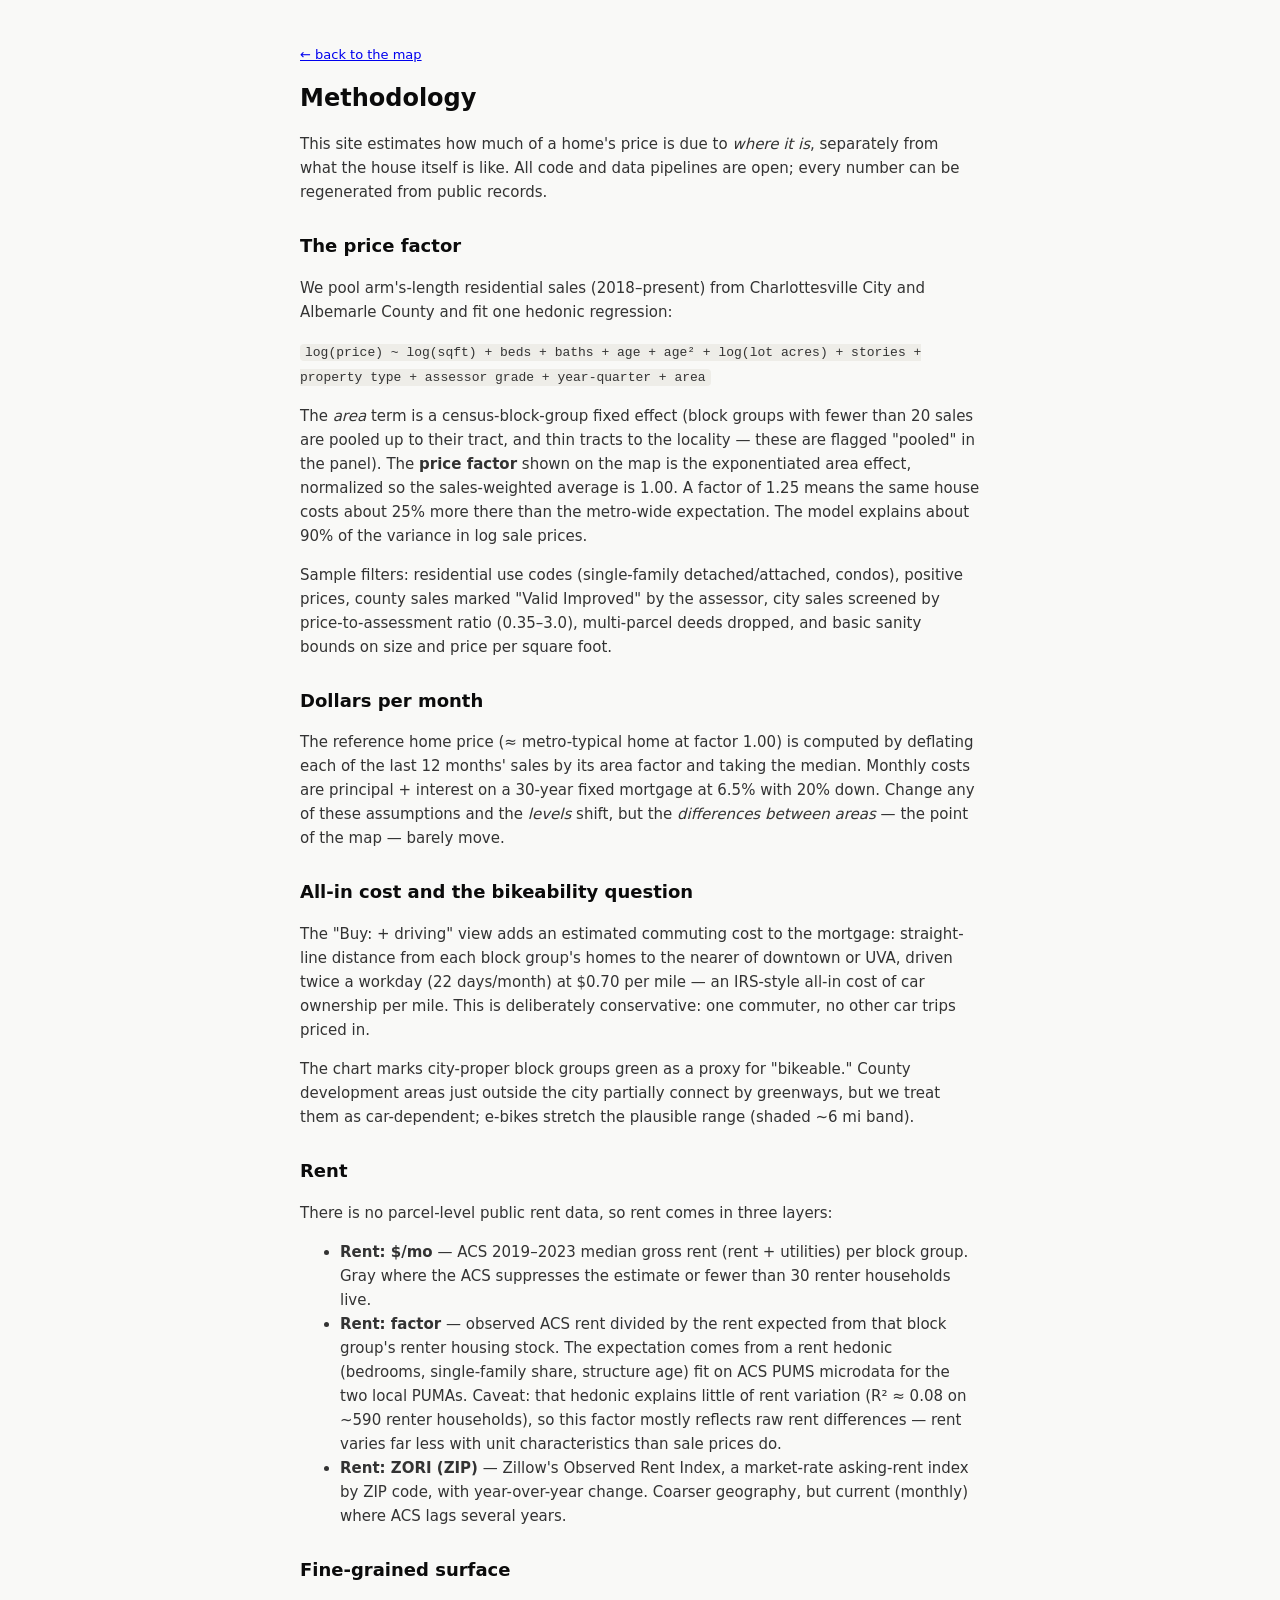
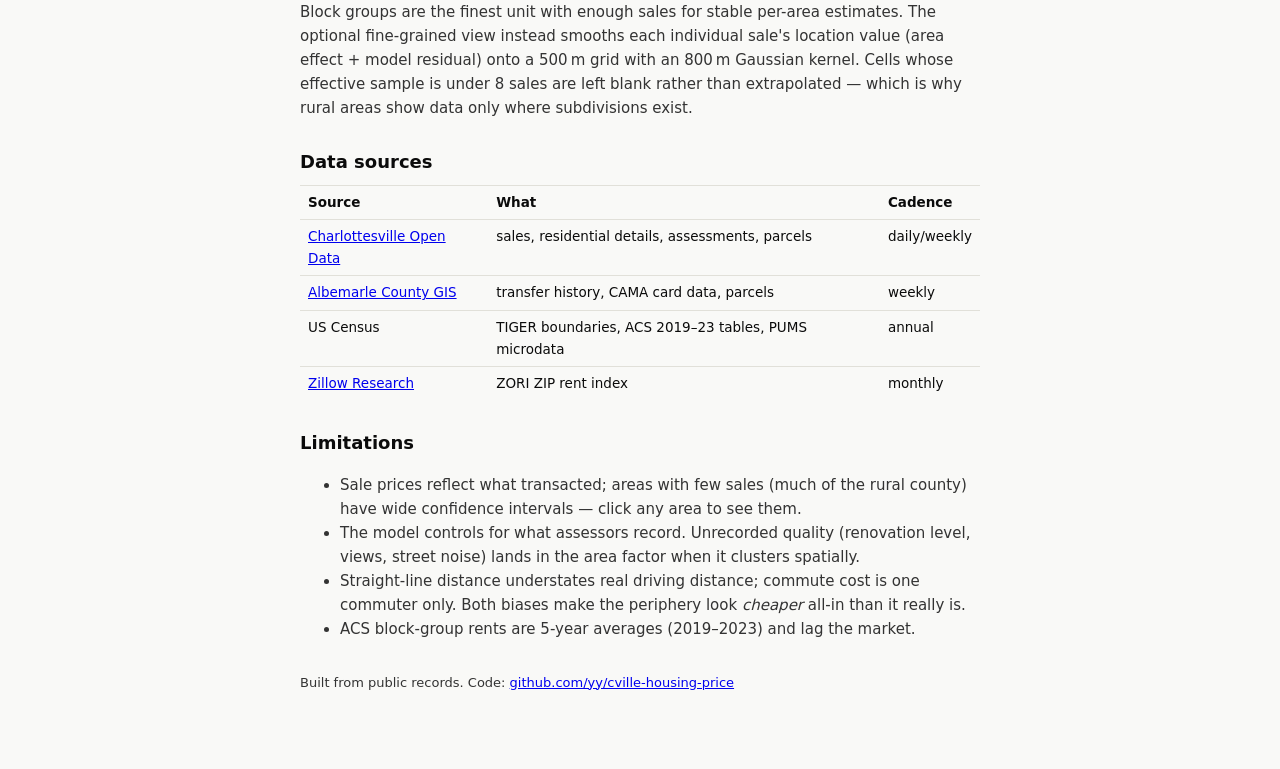
==== site/methodology.html @ 3e9c3ab5 "ZORI ZIP layer, methodology page, Pages deploy workflow; commit site data" ====
<!DOCTYPE html>
<html lang="en">
<head>
<meta charset="utf-8" />
<meta name="viewport" content="width=device-width, initial-scale=1" />
<title>Methodology — Charlottesville–Albemarle Housing Price Factor</title>
<link href="style.css" rel="stylesheet" />
<style>
  body { position: static; background: #f9f9f7; }
  main {
    max-width: 720px; margin: 0 auto; padding: 32px 20px 64px;
    font-size: 15px; line-height: 1.6; color: var(--text-primary);
  }
  main h1 { font-size: 24px; margin: 0 0 4px; }
  main h2 { font-size: 18px; margin: 28px 0 8px; }
  main p, main li { color: #333; }
  main code { background: #eeede8; padding: 1px 5px; border-radius: 4px; font-size: 13px; }
  .back { font-size: 13px; }
  table.src { border-collapse: collapse; width: 100%; font-size: 13.5px; }
  table.src td, table.src th { border-top: 1px solid #e1e0d9; padding: 6px 8px; text-align: left; vertical-align: top; }
</style>
</head>
<body>
<main>
<p class="back"><a href="./">← back to the map</a></p>
<h1>Methodology</h1>
<p>
This site estimates how much of a home's price is due to <em>where it is</em>,
separately from what the house itself is like. All code and data pipelines are
open; every number can be regenerated from public records.
</p>

<h2>The price factor</h2>
<p>
We pool arm's-length residential sales (2018–present) from Charlottesville City
and Albemarle County and fit one hedonic regression:
</p>
<p>
<code>log(price) ~ log(sqft) + beds + baths + age + age² + log(lot acres) +
stories + property type + assessor grade + year-quarter + area</code>
</p>
<p>
The <em>area</em> term is a census-block-group fixed effect (block groups with
fewer than 20 sales are pooled up to their tract, and thin tracts to the
locality — these are flagged "pooled" in the panel). The <strong>price
factor</strong> shown on the map is the exponentiated area effect, normalized so
the sales-weighted average is 1.00. A factor of 1.25 means the same house costs
about 25% more there than the metro-wide expectation. The model explains about
90% of the variance in log sale prices.
</p>
<p>
Sample filters: residential use codes (single-family detached/attached,
condos), positive prices, county sales marked "Valid Improved" by the assessor,
city sales screened by price-to-assessment ratio (0.35–3.0), multi-parcel deeds
dropped, and basic sanity bounds on size and price per square foot.
</p>

<h2>Dollars per month</h2>
<p>
The reference home price (≈ metro-typical home at factor 1.00) is computed by
deflating each of the last 12 months' sales by its area factor and taking the
median. Monthly costs are principal + interest on a 30-year fixed mortgage at
6.5% with 20% down. Change any of these assumptions and the <em>levels</em>
shift, but the <em>differences between areas</em> — the point of the map —
barely move.
</p>

<h2>All-in cost and the bikeability question</h2>
<p>
The "Buy: + driving" view adds an estimated commuting cost to the mortgage:
straight-line distance from each block group's homes to the nearer of downtown
or UVA, driven twice a workday (22 days/month) at $0.70 per mile — an IRS-style
all-in cost of car ownership per mile. This is deliberately conservative: one
commuter, no other car trips priced in.
</p>
<p>
The chart marks city-proper block groups green as a proxy for "bikeable."
County development areas just outside the city partially connect by greenways,
but we treat them as car-dependent; e-bikes stretch the plausible range
(shaded ~6 mi band).
</p>

<h2>Rent</h2>
<p>
There is no parcel-level public rent data, so rent comes in three layers:
</p>
<ul>
<li><strong>Rent: $/mo</strong> — ACS 2019–2023 median gross rent (rent +
utilities) per block group. Gray where the ACS suppresses the estimate or
fewer than 30 renter households live.</li>
<li><strong>Rent: factor</strong> — observed ACS rent divided by the rent
expected from that block group's renter housing stock. The expectation comes
from a rent hedonic (bedrooms, single-family share, structure age) fit on ACS
PUMS microdata for the two local PUMAs. Caveat: that hedonic explains little
of rent variation (R² ≈ 0.08 on ~590 renter households), so this factor mostly
reflects raw rent differences — rent varies far less with unit characteristics
than sale prices do.</li>
<li><strong>Rent: ZORI (ZIP)</strong> — Zillow's Observed Rent Index, a
market-rate asking-rent index by ZIP code, with year-over-year change. Coarser
geography, but current (monthly) where ACS lags several years.</li>
</ul>

<h2>Fine-grained surface</h2>
<p>
Block groups are the finest unit with enough sales for stable per-area
estimates. The optional fine-grained view instead smooths each individual
sale's location value (area effect + model residual) onto a 500&thinsp;m grid
with an 800&thinsp;m Gaussian kernel. Cells whose effective sample is under 8
sales are left blank rather than extrapolated — which is why rural areas show
data only where subdivisions exist.
</p>

<h2>Data sources</h2>
<table class="src">
<tr><th>Source</th><th>What</th><th>Cadence</th></tr>
<tr><td><a href="https://opendata.charlottesville.org/">Charlottesville Open Data</a></td>
<td>sales, residential details, assessments, parcels</td><td>daily/weekly</td></tr>
<tr><td><a href="https://www.albemarle.org/government/information-technology/geographic-information-system-gis-mapping/gis-data">Albemarle County GIS</a></td>
<td>transfer history, CAMA card data, parcels</td><td>weekly</td></tr>
<tr><td>US Census</td><td>TIGER boundaries, ACS 2019–23 tables, PUMS microdata</td><td>annual</td></tr>
<tr><td><a href="https://www.zillow.com/research/data/">Zillow Research</a></td>
<td>ZORI ZIP rent index</td><td>monthly</td></tr>
</table>

<h2>Limitations</h2>
<ul>
<li>Sale prices reflect what transacted; areas with few sales (much of the
rural county) have wide confidence intervals — click any area to see them.</li>
<li>The model controls for what assessors record. Unrecorded quality
(renovation level, views, street noise) lands in the area factor when it
clusters spatially.</li>
<li>Straight-line distance understates real driving distance; commute cost is
one commuter only. Both biases make the periphery look <em>cheaper</em> all-in
than it really is.</li>
<li>ACS block-group rents are 5-year averages (2019–2023) and lag the market.</li>
</ul>

<p class="back" style="margin-top:32px">
Built from public records. Code:
<a href="https://github.com/yy/cville-housing-price">github.com/yy/cville-housing-price</a>
</p>
</main>
</body>
</html>
---- site/style.css ----
:root {
  --surface: #fcfcfb;
  --text-primary: #0b0b0b;
  --text-secondary: #52514e;
  --muted: #898781;
  --border: rgba(11, 11, 11, 0.1);
}

* { box-sizing: border-box; }

body {
  margin: 0;
  font-family: system-ui, -apple-system, "Segoe UI", sans-serif;
  color: var(--text-primary);
}

#map { position: fixed; inset: 0; }

.panel {
  position: absolute;
  background: var(--surface);
  border: 1px solid var(--border);
  border-radius: 10px;
  box-shadow: 0 2px 10px rgba(0, 0, 0, 0.08);
  padding: 14px 16px;
  max-width: 320px;
}

#titlebar { top: 12px; left: 12px; }
#titlebar h1 { margin: 0; font-size: 18px; }
#subtitle { margin: 2px 0 8px; color: var(--text-secondary); font-size: 13px; }
.explain { margin: 0 0 10px; font-size: 12.5px; color: var(--text-secondary); line-height: 1.45; }

.legend { font-size: 11px; color: var(--text-secondary); }
.legend .bar {
  display: flex; height: 10px; border-radius: 4px; overflow: hidden;
  border: 1px solid var(--border);
}
.legend .bar span { flex: 1; }
.legend .ticks { display: flex; justify-content: space-between; margin-top: 3px; }
.legend .assumption { margin-top: 6px; color: var(--muted); }

.meta { margin: 10px 0 0; font-size: 11px; color: var(--muted); }

#detail { top: 12px; right: 12px; min-width: 260px; }
#detail h2 { margin: 0 0 2px; font-size: 14px; padding-right: 20px; }
#close {
  position: absolute; top: 6px; right: 8px;
  border: 0; background: none; font-size: 18px; cursor: pointer; color: var(--muted);
}
.factor-line { margin: 6px 0 10px; }
#d-factor { font-size: 30px; font-weight: 650; }
#d-ci { margin-left: 8px; font-size: 12px; color: var(--muted); }
#d-table { width: 100%; border-collapse: collapse; font-size: 12.5px; }
#d-table td { padding: 3px 0; border-top: 1px solid #e1e0d9; }
#d-table td:last-child { text-align: right; font-variant-numeric: tabular-nums; }
.pooled-note { font-size: 11.5px; color: var(--muted); margin: 8px 0 0; }

#mode { display: grid; grid-template-columns: 1fr 1fr; gap: 6px; margin: 0 0 10px; }
#mode button {
  flex: 1;
  font: inherit;
  font-size: 12px;
  padding: 5px 8px;
  border: 1px solid var(--border);
  border-radius: 6px;
  background: none;
  cursor: pointer;
  color: var(--text-secondary);
}
#mode button.active {
  background: #0b0b0b;
  color: #fff;
  border-color: #0b0b0b;
}
#mode button.wide { grid-column: 1 / -1; }

#insight { bottom: 12px; left: 12px; width: 320px; }
#insight h2 { margin: 0 0 4px; font-size: 14px; }
#insight .explain { margin-bottom: 6px; }
#chart { width: 100%; height: auto; display: block; }
.c-grid { stroke: #e1e0d9; stroke-width: 1; }
.c-tick, .c-band { font-size: 9px; fill: #898781; }
.c-dot { fill: #898781; opacity: 0.4; }
.c-dot-zone { fill: #0e7a54; opacity: 0.75; }
.c-dot:hover { opacity: 1; }
.zone-key { color: #0e7a54; }
#fine-wrap {
  display: block;
  font-size: 11.5px;
  color: var(--text-secondary);
  margin: 0 0 8px;
  cursor: pointer;
}
.c-line { fill: none; stroke-width: 2; stroke-linejoin: round; }
.c-housing { stroke: #2a78d6; }
.c-allin { stroke: #eb6834; }
.c-lab { font-size: 10px; font-weight: 600; }
.c-lab-housing { fill: #1c5cab; }
.c-lab-allin { fill: #b84a1e; }

@media (max-width: 900px) {
  #insight { display: none; }
}

#tooltip {
  position: fixed;
  pointer-events: none;
  background: var(--surface);
  border: 1px solid var(--border);
  border-radius: 6px;
  box-shadow: 0 2px 8px rgba(0, 0, 0, 0.12);
  padding: 6px 9px;
  font-size: 12px;
  z-index: 10;
}
#tooltip .tt-factor { font-weight: 650; font-size: 14px; }
#tooltip .tt-sub { color: var(--text-secondary); }

@media (max-width: 640px) {
  .panel { max-width: calc(100vw - 24px); }
  #detail { top: auto; bottom: 12px; right: 12px; left: 12px; }
}
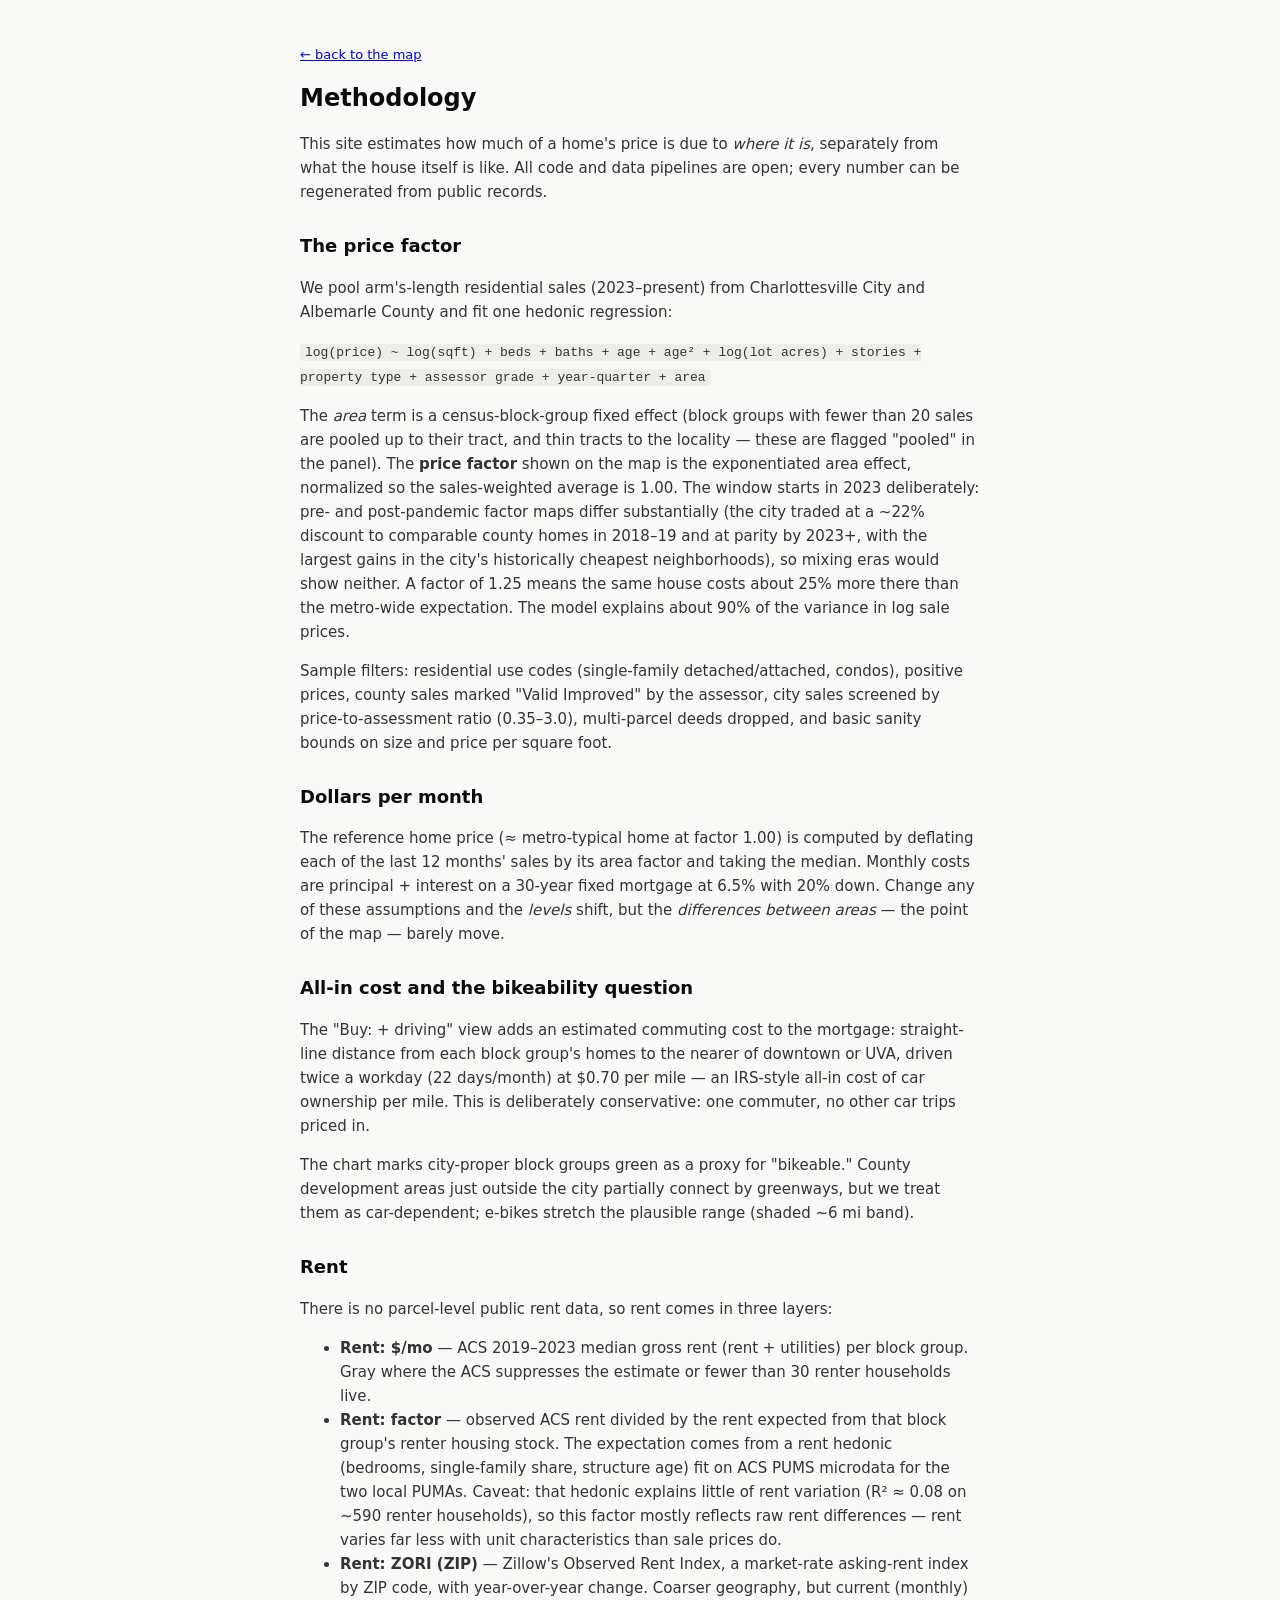
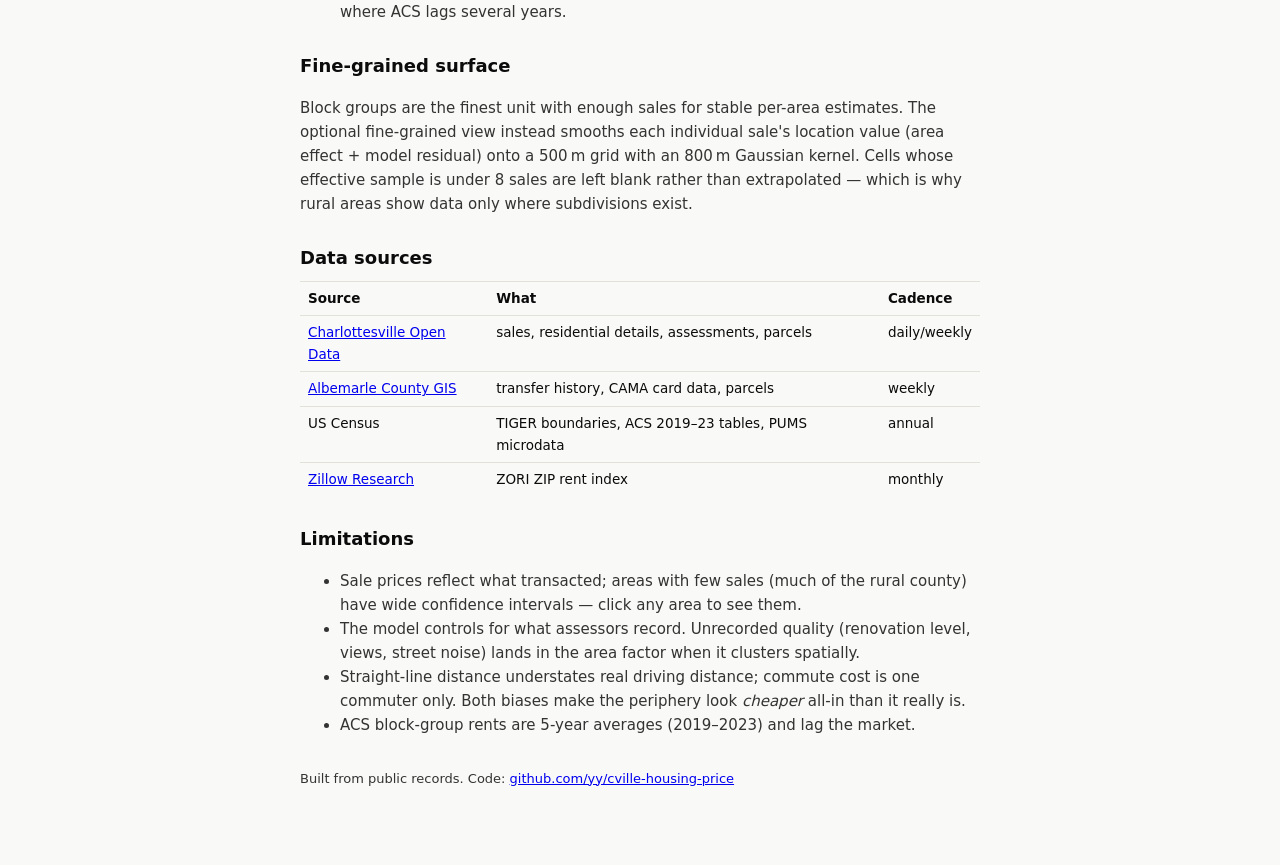
==== commit 0a0a208f: "Switch headline model to post-pandemic window (2023+); pre/post factor maps differ materially" ====
--- a/site/methodology.html
+++ b/site/methodology.html
@@ -32,7 +32,7 @@
 
 <h2>The price factor</h2>
 <p>
-We pool arm's-length residential sales (2018–present) from Charlottesville City
+We pool arm's-length residential sales (2023–present) from Charlottesville City
 and Albemarle County and fit one hedonic regression:
 </p>
 <p>
@@ -44,7 +44,11 @@
 fewer than 20 sales are pooled up to their tract, and thin tracts to the
 locality — these are flagged "pooled" in the panel). The <strong>price
 factor</strong> shown on the map is the exponentiated area effect, normalized so
-the sales-weighted average is 1.00. A factor of 1.25 means the same house costs
+the sales-weighted average is 1.00. The window starts in 2023 deliberately:
+pre- and post-pandemic factor maps differ substantially (the city traded at a
+~22% discount to comparable county homes in 2018–19 and at parity by 2023+,
+with the largest gains in the city's historically cheapest neighborhoods), so
+mixing eras would show neither. A factor of 1.25 means the same house costs
 about 25% more there than the metro-wide expectation. The model explains about
 90% of the variance in log sale prices.
 </p>
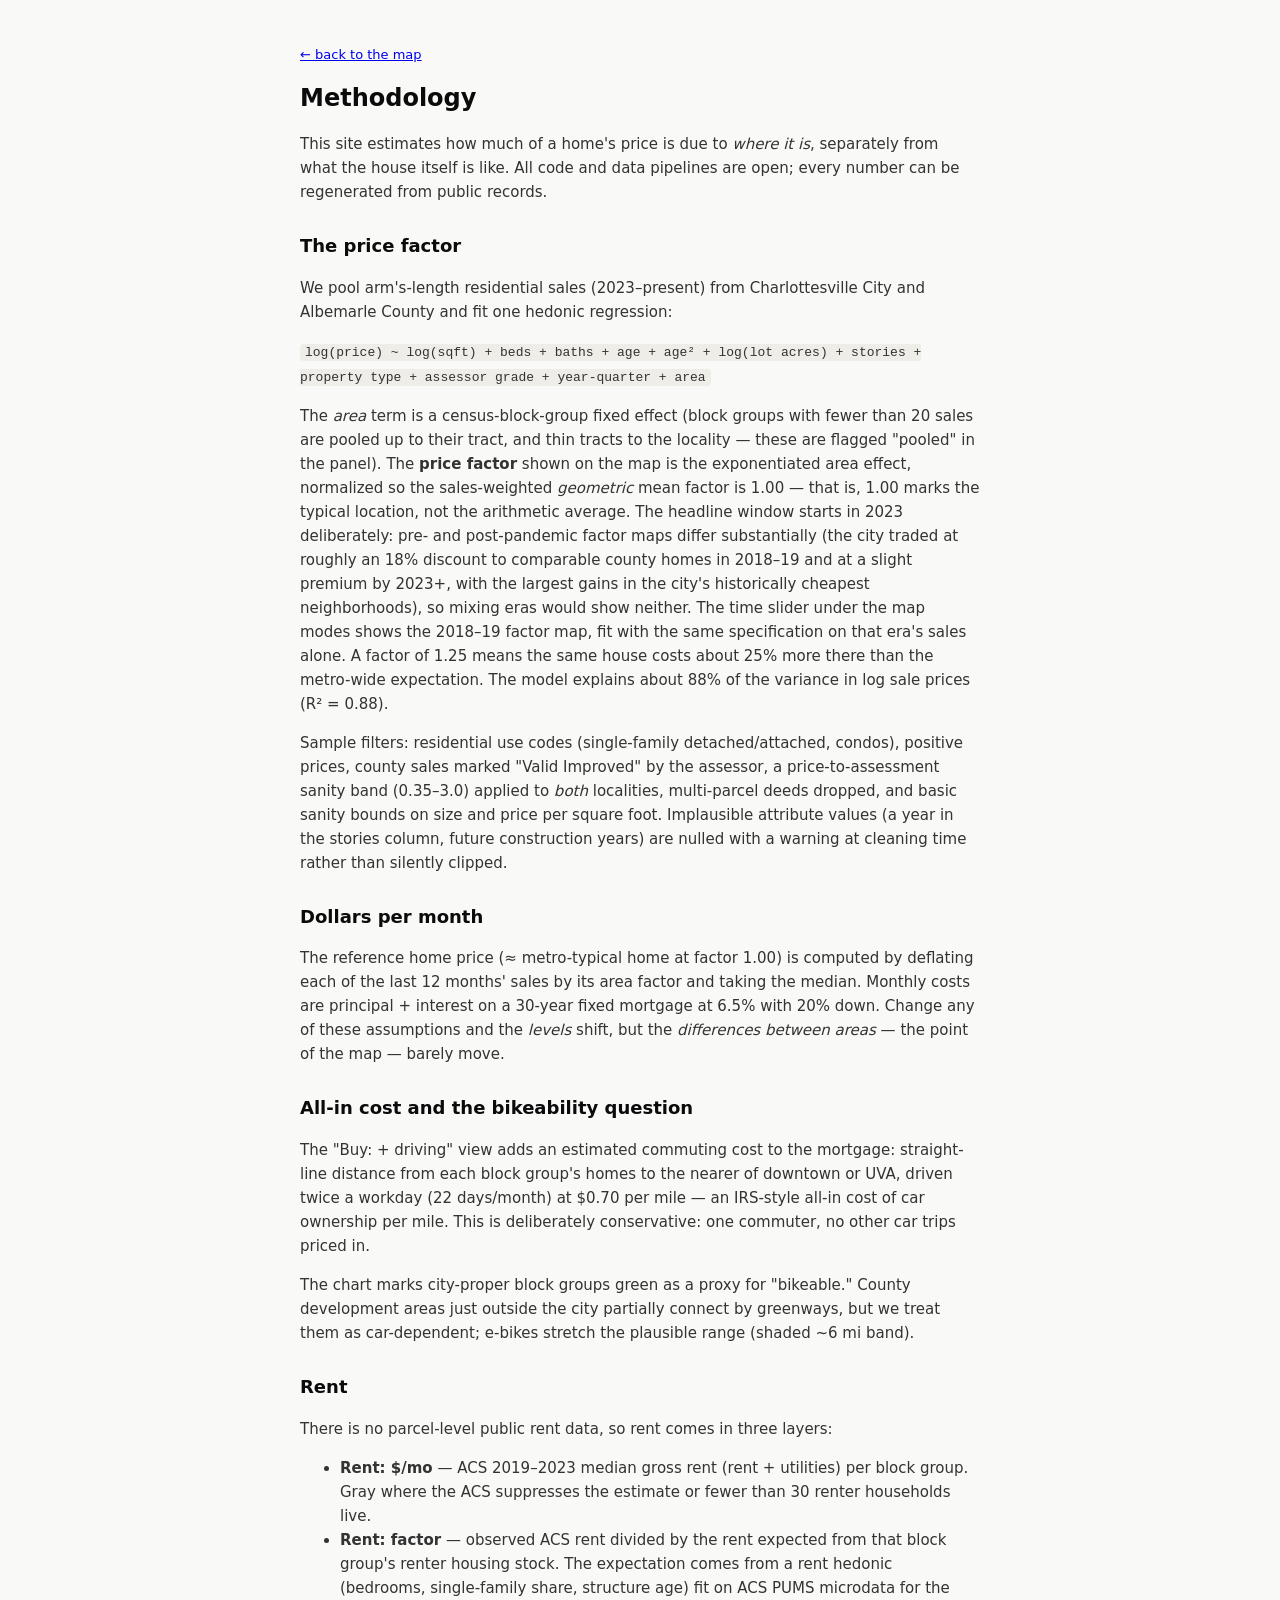
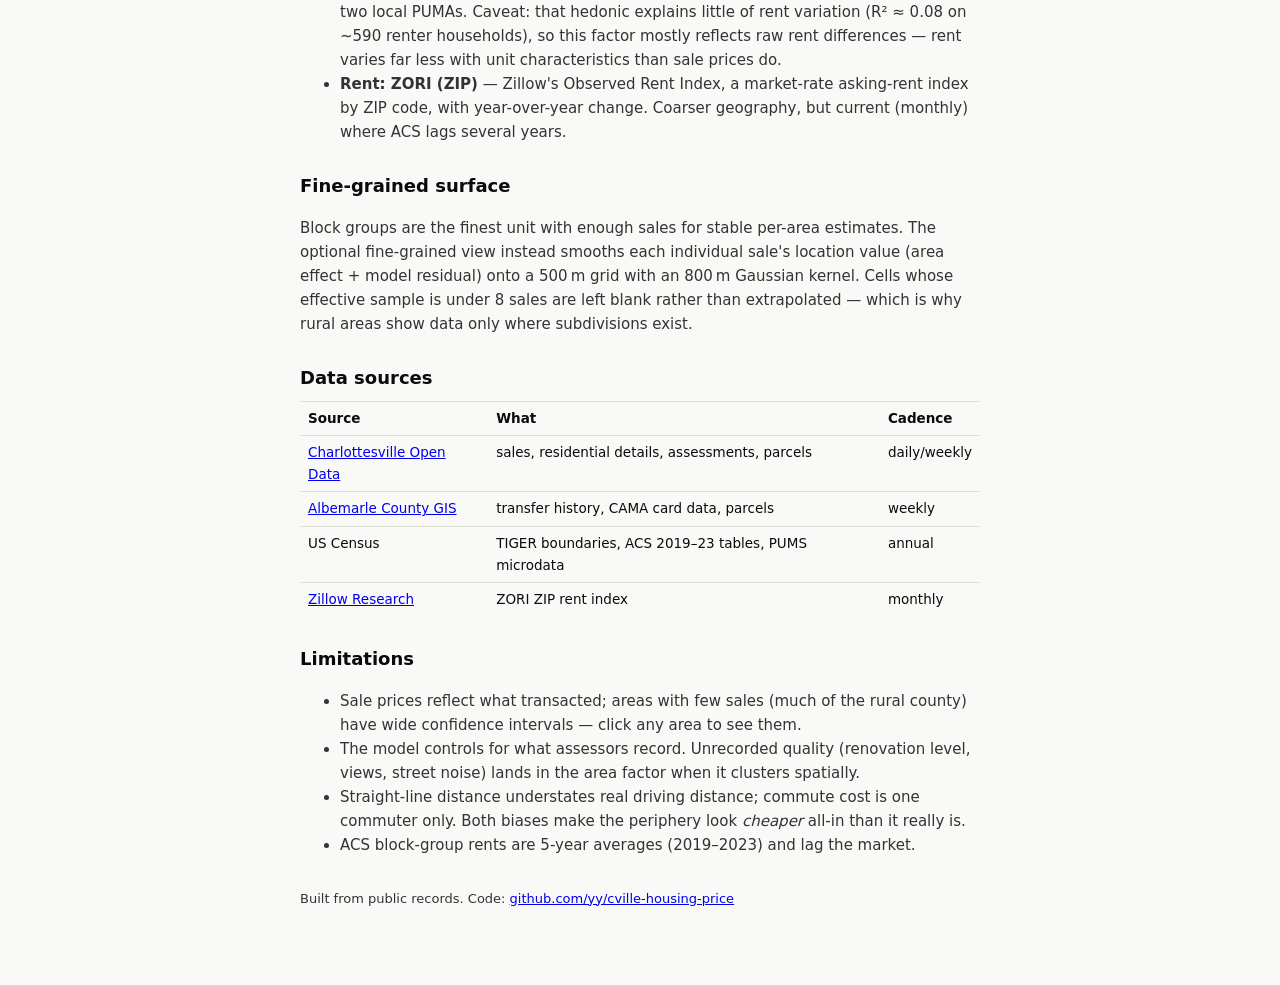
==== commit 62556b12: "Add scheduled Snakemake refreshes and historical price views" ====
--- a/site/methodology.html
+++ b/site/methodology.html
@@ -3,7 +3,7 @@
 <head>
 <meta charset="utf-8" />
 <meta name="viewport" content="width=device-width, initial-scale=1" />
-<title>Methodology — Charlottesville–Albemarle Housing Price Factor</title>
+<title>Methodology — Charlottesville / Housing price map</title>
 <link href="style.css" rel="stylesheet" />
 <style>
   body { position: static; background: #f9f9f7; }
@@ -44,19 +44,25 @@
 fewer than 20 sales are pooled up to their tract, and thin tracts to the
 locality — these are flagged "pooled" in the panel). The <strong>price
 factor</strong> shown on the map is the exponentiated area effect, normalized so
-the sales-weighted average is 1.00. The window starts in 2023 deliberately:
-pre- and post-pandemic factor maps differ substantially (the city traded at a
-~22% discount to comparable county homes in 2018–19 and at parity by 2023+,
-with the largest gains in the city's historically cheapest neighborhoods), so
-mixing eras would show neither. A factor of 1.25 means the same house costs
-about 25% more there than the metro-wide expectation. The model explains about
-90% of the variance in log sale prices.
+the sales-weighted <em>geometric</em> mean factor is 1.00 — that is, 1.00 marks
+the typical location, not the arithmetic average. The headline window starts in
+2023 deliberately: pre- and post-pandemic factor maps differ substantially (the
+city traded at roughly an 18% discount to comparable county homes in 2018–19
+and at a slight premium by 2023+, with the largest gains in the city's
+historically cheapest neighborhoods), so mixing eras would show neither. The
+time slider under the map modes shows the 2018–19 factor map, fit with the
+same specification on that era's sales alone. A factor of 1.25 means the same
+house costs about 25% more there than the metro-wide expectation. The model
+explains about 88% of the variance in log sale prices (R² = 0.88).
 </p>
 <p>
 Sample filters: residential use codes (single-family detached/attached,
 condos), positive prices, county sales marked "Valid Improved" by the assessor,
-city sales screened by price-to-assessment ratio (0.35–3.0), multi-parcel deeds
-dropped, and basic sanity bounds on size and price per square foot.
+a price-to-assessment sanity band (0.35–3.0) applied to <em>both</em>
+localities, multi-parcel deeds dropped, and basic sanity bounds on size and
+price per square foot. Implausible attribute values (a year in the stories
+column, future construction years) are nulled with a warning at cleaning time
+rather than silently clipped.
 </p>
 
 <h2>Dollars per month</h2>
--- a/site/style.css
+++ b/site/style.css
@@ -95,12 +95,109 @@
 .c-line { fill: none; stroke-width: 2; stroke-linejoin: round; }
 .c-housing { stroke: #2a78d6; }
 .c-allin { stroke: #eb6834; }
+.c-allin2 { stroke: #4a3aa7; }
 .c-lab { font-size: 10px; font-weight: 600; }
 .c-lab-housing { fill: #1c5cab; }
 .c-lab-allin { fill: #b84a1e; }
+.c-lab-allin2 { fill: #4a3aa7; }
 
 @media (max-width: 900px) {
   #insight { display: none; }
+}
+
+/* --------------------------------------------------------- era slider */
+
+#era-wrap { margin: 0 0 10px; }
+#era-wrap input[type="range"] {
+  width: 100%;
+  margin: 0;
+  accent-color: #0b0b0b;
+  cursor: pointer;
+}
+#era-ticks {
+  display: flex;
+  justify-content: space-between;
+  font-size: 11px;
+  color: var(--muted);
+  margin-top: 1px;
+}
+#era-ticks span { cursor: pointer; }
+#era-ticks span.active { color: var(--text-primary); font-weight: 650; }
+.era-note { font-size: 11.5px; color: var(--muted); margin: 0 0 8px; }
+
+/* --------------------------------------------------------- story mode */
+
+#story-btn {
+  position: absolute;
+  top: 12px;
+  right: 12px;
+  font: inherit;
+  font-size: 11.5px;
+  padding: 3px 10px;
+  border: 1px solid var(--border);
+  border-radius: 999px;
+  background: none;
+  color: var(--text-secondary);
+  cursor: pointer;
+}
+#story-btn:hover { background: #0b0b0b; color: #fff; border-color: #0b0b0b; }
+
+#story {
+  position: fixed;
+  inset: 0;
+  overflow-y: auto;
+  z-index: 4;
+  scroll-behavior: smooth;
+  -webkit-overflow-scrolling: touch;
+}
+#story-exit {
+  position: fixed;
+  top: 12px;
+  right: 12px;
+  z-index: 6;
+  font: inherit;
+  font-size: 12.5px;
+  padding: 5px 12px;
+  border: 1px solid var(--border);
+  border-radius: 999px;
+  background: var(--surface);
+  color: var(--text-secondary);
+  cursor: pointer;
+  box-shadow: 0 2px 10px rgba(0, 0, 0, 0.08);
+}
+#story-exit:hover { background: #0b0b0b; color: #fff; border-color: #0b0b0b; }
+.story-step {
+  min-height: 100vh;
+  display: flex;
+  align-items: center;
+  padding: 24px 12px;
+  pointer-events: none;
+}
+.story-card {
+  pointer-events: auto;
+  background: var(--surface);
+  border: 1px solid var(--border);
+  border-radius: 10px;
+  box-shadow: 0 2px 14px rgba(0, 0, 0, 0.12);
+  padding: 16px 18px;
+  max-width: 340px;
+  margin-left: 12px;
+}
+.story-card h3 { margin: 0 0 6px; font-size: 15px; }
+.story-card p { margin: 0 0 8px; font-size: 13px; color: var(--text-secondary); line-height: 1.5; }
+.story-card p:last-child { margin-bottom: 0; }
+.story-hint { font-size: 11.5px; color: var(--muted); }
+.story-chart { width: 100%; height: auto; display: block; margin-top: 4px; }
+body.storying #titlebar,
+body.storying #insight,
+body.storying #detail { display: none; }
+.c-band-zone { fill: #0e7a54; }
+.zone-hi .c-dot { opacity: 0.18; }
+.zone-hi .c-dot-zone { opacity: 0.95; }
+
+@media (max-width: 640px) {
+  .story-step { align-items: flex-end; }
+  .story-card { margin: 0 auto 40px; }
 }
 
 #tooltip {
